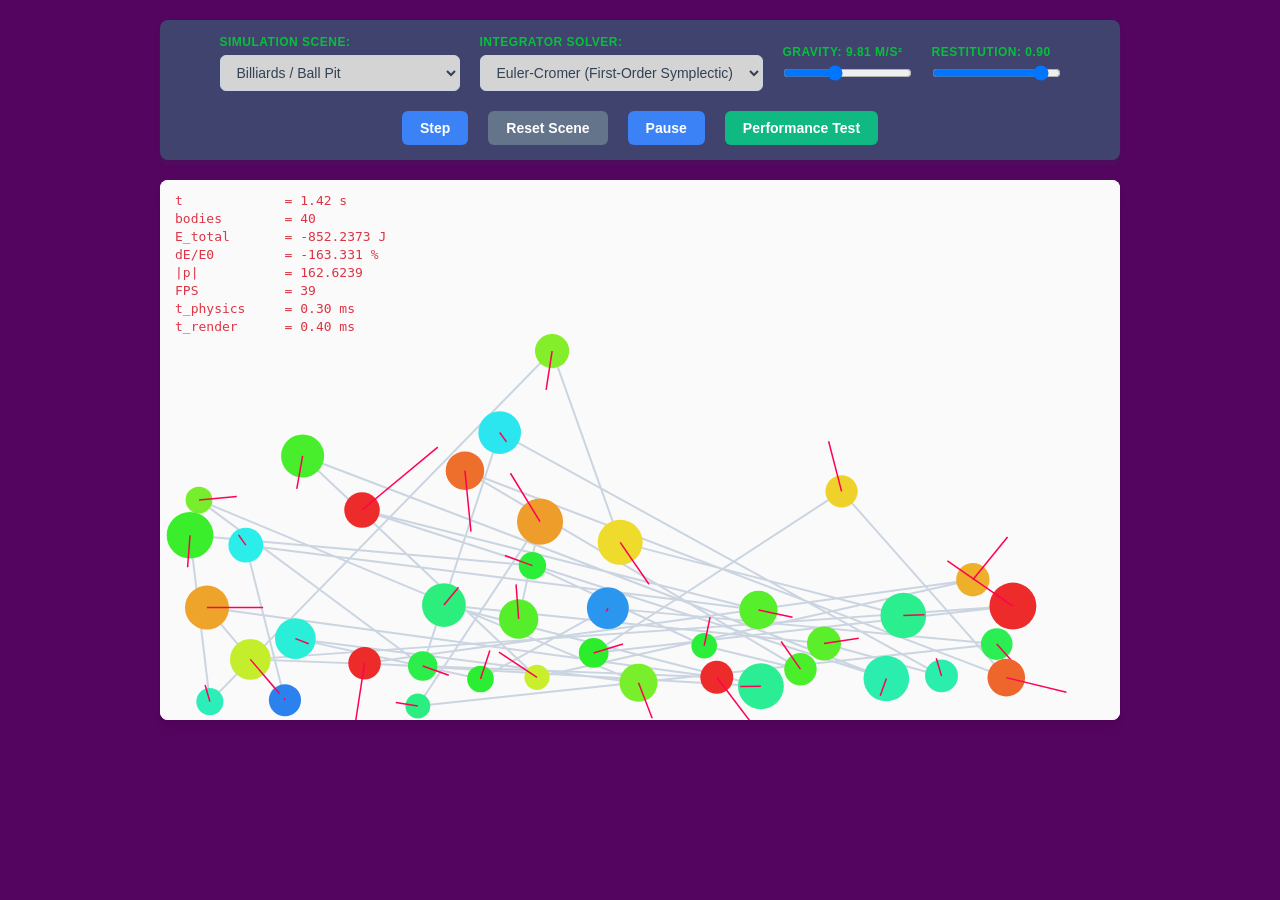
==== labs/Lab10/index.html @ 93923f7c "Lesson this is lesson 10" ====
<!DOCTYPE html>
<html lang="en">
<head>
    <meta charset="UTF-8">
    <meta name="viewport" content="width=device-width, initial-scale=1.0">
    <title>Lab 10 - Interactive Simulation</title>
    <link rel="stylesheet" href="style.css">
</head>
<body>
    <div id="dashboard">
        <div class="control-group">
            <label for="sceneSelect">Simulation Scene:</label>
            <select id="sceneSelect">
                <option value="billiards">Billiards / Ball Pit</option>
                <option value="orbital">Gravitational N-Body</option>
                <option value="spring">Coupled Spring Chain</option>
            </select>
        </div>
        <div class="control-group">
            <label for="integratorSelect">Integrator Solver:</label>
            <select id="integratorSelect">
                <option value="euler">Euler-Cromer (First-Order Symplectic)</option>
                <option value="verlet">Velocity Verlet (Second-Order)</option>
            </select>
        </div>
          <div class="control-group">
    <label for="grav">Gravity: <span id="gravVal">9.81</span> m/s²</label>
    <input type="range" id="grav" min="0" max="25" step="0.1" value="9.81">
  </div>

  <div class="control-group">
    <label for="rest">Restitution: <span id="restVal">0.90</span></label>
    <input type="range" id="rest" min="0" max="1" step="0.01" value="0.90">
  </div>


        
        <!-- Explicitly adding the labeled Step button here -->
<button id="stepBtn">Step</button>
<button id="resetBtn">Reset Scene</button>
<button id="pauseBtn">Pause</button>
<button id="benchmarkBtn">Performance Test</button>


        
    </div>

    <div id="canvasContainer">
        <canvas id="physicsCanvas" width="960" height="540"></canvas>
    </div>

    <!-- The type="module" is critical for ES6 imports to function in the browser -->
    <script type="module" src="src/main.js"></script>
</body>
</html>
---- labs/Lab10/style.css ----
* {
  box-sizing: border-box;
  margin: 0;
  padding: 0;
}

body {
  background-color: #54055f;
  color: #d2ff1e;
  font-family: -apple-system, BlinkMacSystemFont, "Segoe UI", Roboto, Helvetica, Arial, sans-serif;
  display: flex;
  flex-direction: column;
  align-items: center;
  min-height: 100vh;
  padding: 20px;
}

#dashboard {
  background-color: #3f436e;
  border-radius: 8px;
  box-shadow: 0 4px 6px rgba(0, 255, 102, 0.05), 0 1px 3px rgba(0, 0, 0, 0.1);
  display: flex;
  flex-wrap: wrap;
  gap: 20px;
  justify-content: center;
  align-items: center;
  max-width: 960px;
  width: 100%;
  padding: 15px 25px;
  margin-bottom: 20px;
}

.control-group {
  display: flex;
  flex-direction: column;
  gap: 6px;
}

label {
  font-size: 12px;
  font-weight: 600;
  text-transform: uppercase;
  letter-spacing: 0.5px;
  color: #06c03b;
}

select {
  background-color: #d4d4d4;
  border: 1px solid #cbd5e1;
  border-radius: 6px;
  color: #334155;
  font-size: 14px;
  font-weight: 500;
  min-width: 240px;
  padding: 8px 12px;
  cursor: pointer;
  transition: border-color 0.15s ease-in-out;
}

select:focus {
  border-color: #3b82f6;
  outline: none;
}

button {
  background-color: #3b82f6;
  border: none;
  border-radius: 6px;
  color: #ffffff;
  font-size: 14px;
  font-weight: 600;
  padding: 9px 18px;
  cursor: pointer;
  transition: background-color 0.15s ease-in-out;
}

button:hover {
  background-color: #2563eb;
}

button:active {
  background-color: #1d4ed8;
}

#resetBtn {
  background-color: #64748b;
}

#resetBtn:hover {
  background-color: #475569;
}

#resetBtn:active {
  background-color: #334155;
}

#benchmarkBtn {
  background-color: #10b981;
}

#benchmarkBtn:hover {
  background-color: #059669;
}

#benchmarkBtn:active {
  background-color: #047857;
}

#canvasContainer {
  background-color: #ffffff;
  border-radius: 8px;
  box-shadow: 0 10px 15px -3px rgba(0, 0, 0, 0.05), 0 4px 6px -2px rgba(0, 0, 0, 0.05);
  overflow: hidden;
  display: flex;
}

canvas {
  background-color: #fafafa;
  display: block;
}
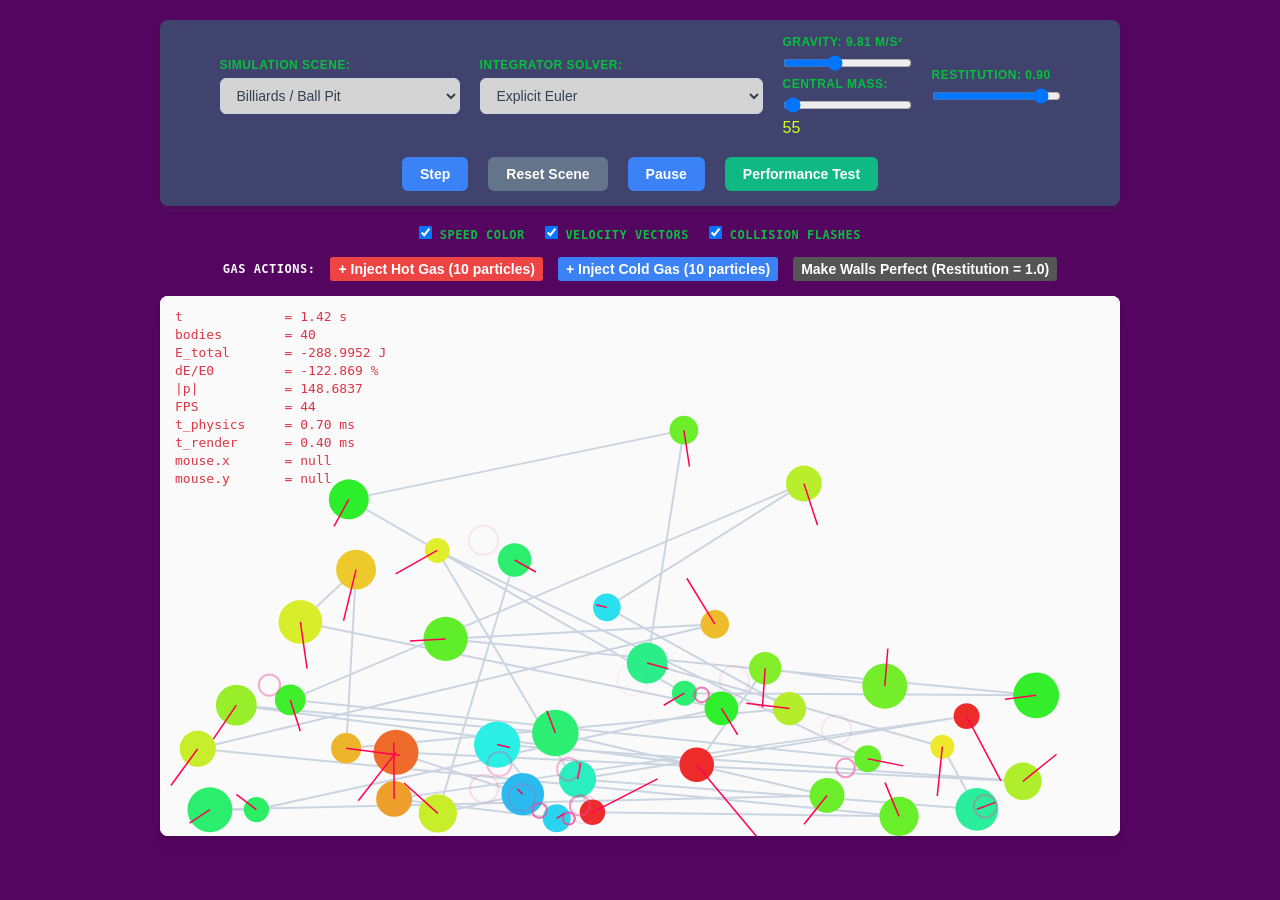
==== commit 9105ef91: "check point 3" ====
--- a/labs/Lab10/index.html
+++ b/labs/Lab10/index.html
@@ -14,11 +14,13 @@
                 <option value="billiards">Billiards / Ball Pit</option>
                 <option value="orbital">Gravitational N-Body</option>
                 <option value="spring">Coupled Spring Chain</option>
+                  <option value="gas">Thermodynamic Gas Box</option>
             </select>
         </div>
         <div class="control-group">
             <label for="integratorSelect">Integrator Solver:</label>
             <select id="integratorSelect">
+                <option value="euler">Explicit Euler</option>
                 <option value="euler">Euler-Cromer (First-Order Symplectic)</option>
                 <option value="verlet">Velocity Verlet (Second-Order)</option>
             </select>
@@ -26,6 +28,9 @@
           <div class="control-group">
     <label for="grav">Gravity: <span id="gravVal">9.81</span> m/s²</label>
     <input type="range" id="grav" min="0" max="25" step="0.1" value="9.81">
+    <label for="centralMass">Central Mass:</label>
+  <input type="range" id="centralMass" min="10" max="2000" step="10" value="55">
+  <span id="centralMassVal">55</span>
   </div>
 
   <div class="control-group">
@@ -44,6 +49,20 @@
 
         
     </div>
+ <div id="visualToggles" style="margin-bottom: 15px; display: flex; gap: 20px; color: #d2ff1e; font-family: monospace; font-size: 14px;">
+  <label><input type="checkbox" id="toggleColor" checked> Speed Color</label>
+  <label><input type="checkbox" id="toggleVel" checked> Velocity Vectors</label>
+  <label><input type="checkbox" id="toggleContacts" checked> Collision Flashes</label>
+ </div>
+
+ <div id="gasControls" style="margin-bottom: 15px; display: flex; gap: 15px; align-items: center; color: #00ff66; font-family: monospace; font-size: 13px;">
+   <label style="color:#fafafa;">Gas Actions:</label>
+   <button id="addHotBtn" style="background:#ef4444; color:white; border:none; padding:4px 8px; cursor:pointer; font-weight:bold; border-radius:3px;">+ Inject Hot Gas (10 particles)</button>
+   <button id="addColdBtn" style="background:#3b82f6; color:white; border:none; padding:4px 8px; cursor:pointer; font-weight:bold; border-radius:3px;">+ Inject Cold Gas (10 particles)</button>
+   <button id="insulateBtn" style="background:#555; color:white; border:none; padding:4px 8px; cursor:pointer; border-radius:3px;">Make Walls Perfect (Restitution = 1.0)</button>
+ </div>
+
+
 
     <div id="canvasContainer">
         <canvas id="physicsCanvas" width="960" height="540"></canvas>
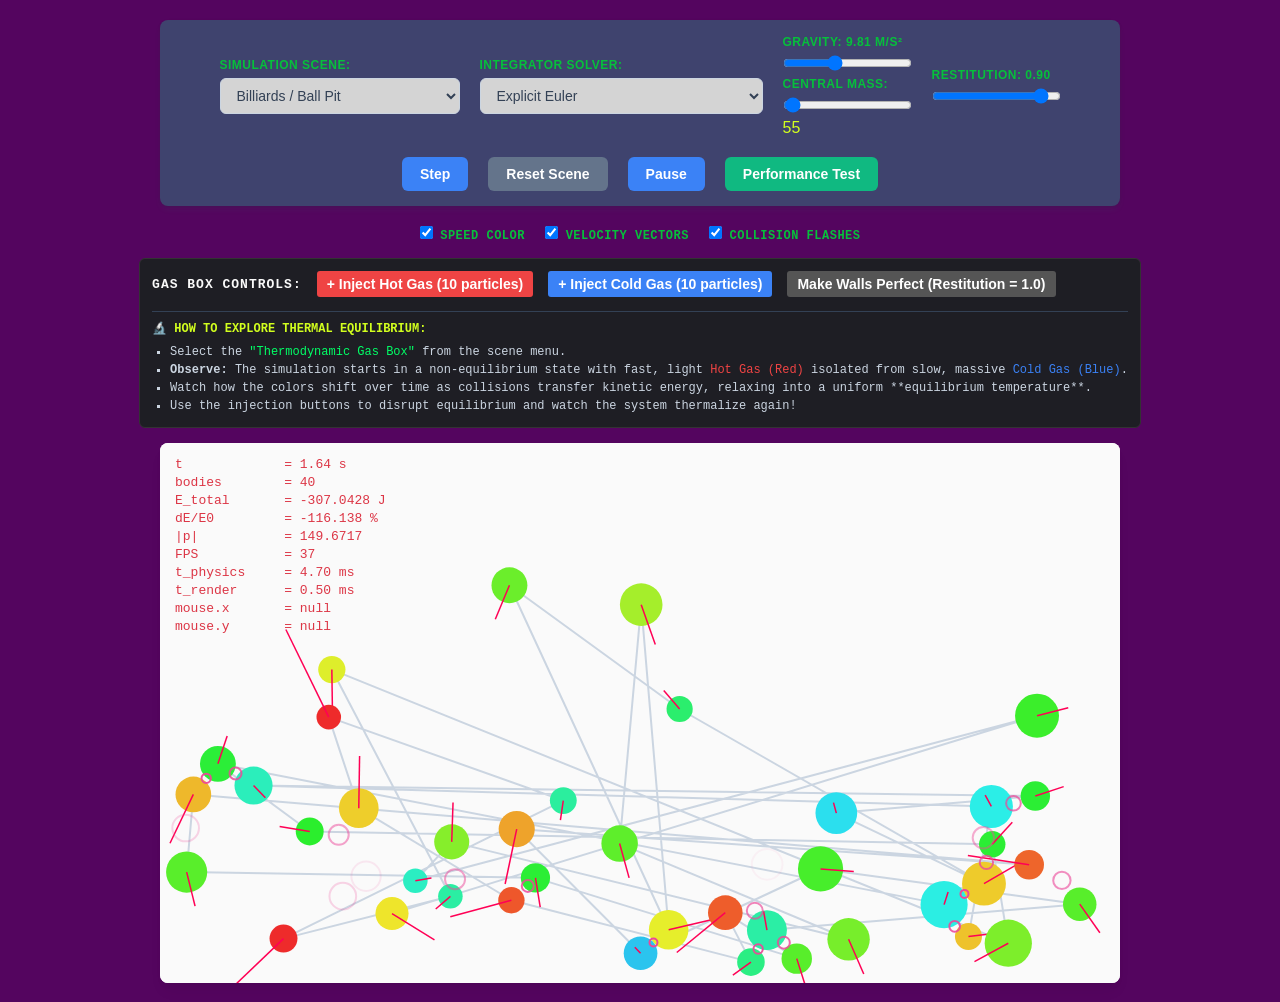
==== commit 29e1fb47: "finnaly done?" ====
--- a/labs/Lab10/index.html
+++ b/labs/Lab10/index.html
@@ -54,14 +54,27 @@
   <label><input type="checkbox" id="toggleVel" checked> Velocity Vectors</label>
   <label><input type="checkbox" id="toggleContacts" checked> Collision Flashes</label>
  </div>
+<div id="gasControls" style="margin-bottom: 15px; display: flex; flex-direction: column; gap: 10px; padding: 12px; background: #1e1e24; border: 1px solid #333; border-radius: 6px; font-family: monospace;">
+  
+  <!-- Row 1: Action Buttons -->
+  <div style="display: flex; gap: 15px; align-items: center; color: #00ff66; font-size: 13px;">
+    <span style="color:#fafafa; font-weight: bold; text-transform: uppercase; letter-spacing: 1px;">Gas Box Controls:</span>
+    <button id="addHotBtn" style="background:#ef4444; color:white; border:none; padding:5px 10px; cursor:pointer; font-weight:bold; border-radius:3px;">+ Inject Hot Gas (10 particles)</button>
+    <button id="addColdBtn" style="background:#3b82f6; color:white; border:none; padding:5px 10px; cursor:pointer; font-weight:bold; border-radius:3px;">+ Inject Cold Gas (10 particles)</button>
+    <button id="insulateBtn" style="background:#555; color:white; border:none; padding:5px 10px; cursor:pointer; border-radius:3px;">Make Walls Perfect (Restitution = 1.0)</button>
+  </div>
 
- <div id="gasControls" style="margin-bottom: 15px; display: flex; gap: 15px; align-items: center; color: #00ff66; font-family: monospace; font-size: 13px;">
-   <label style="color:#fafafa;">Gas Actions:</label>
-   <button id="addHotBtn" style="background:#ef4444; color:white; border:none; padding:4px 8px; cursor:pointer; font-weight:bold; border-radius:3px;">+ Inject Hot Gas (10 particles)</button>
-   <button id="addColdBtn" style="background:#3b82f6; color:white; border:none; padding:4px 8px; cursor:pointer; font-weight:bold; border-radius:3px;">+ Inject Cold Gas (10 particles)</button>
-   <button id="insulateBtn" style="background:#555; color:white; border:none; padding:4px 8px; cursor:pointer; border-radius:3px;">Make Walls Perfect (Restitution = 1.0)</button>
- </div>
-
+  <!-- Row 2: Live Explorable Instructions Panel -->
+  <div id="gasInstructions" style="color: #cbd5e1; font-size: 12px; line-height: 1.5; border-top: 1px solid #334155; padding-top: 8px; margin-top: 4px;">
+    <strong style="color: #d2ff1e;">🔬 HOW TO EXPLORE THERMAL EQUILIBRIUM:</strong>
+    <ul style="margin: 5px 0 0 18px; padding: 0; list-style-type: square;">
+      <li>Select the <span style="color:#00ff66;">"Thermodynamic Gas Box"</span> from the scene menu.</li>
+      <li><strong>Observe:</strong> The simulation starts in a non-equilibrium state with fast, light <span style="color:#ef4444;">Hot Gas (Red)</span> isolated from slow, massive <span style="color:#3b82f6;">Cold Gas (Blue)</span>.</li>
+      <li>Watch how the colors shift over time as collisions transfer kinetic energy, relaxing into a uniform **equilibrium temperature**.</li>
+      <li>Use the injection buttons to disrupt equilibrium and watch the system thermalize again!</li>
+    </ul>
+  </div>
+</div>
 
 
     <div id="canvasContainer">
